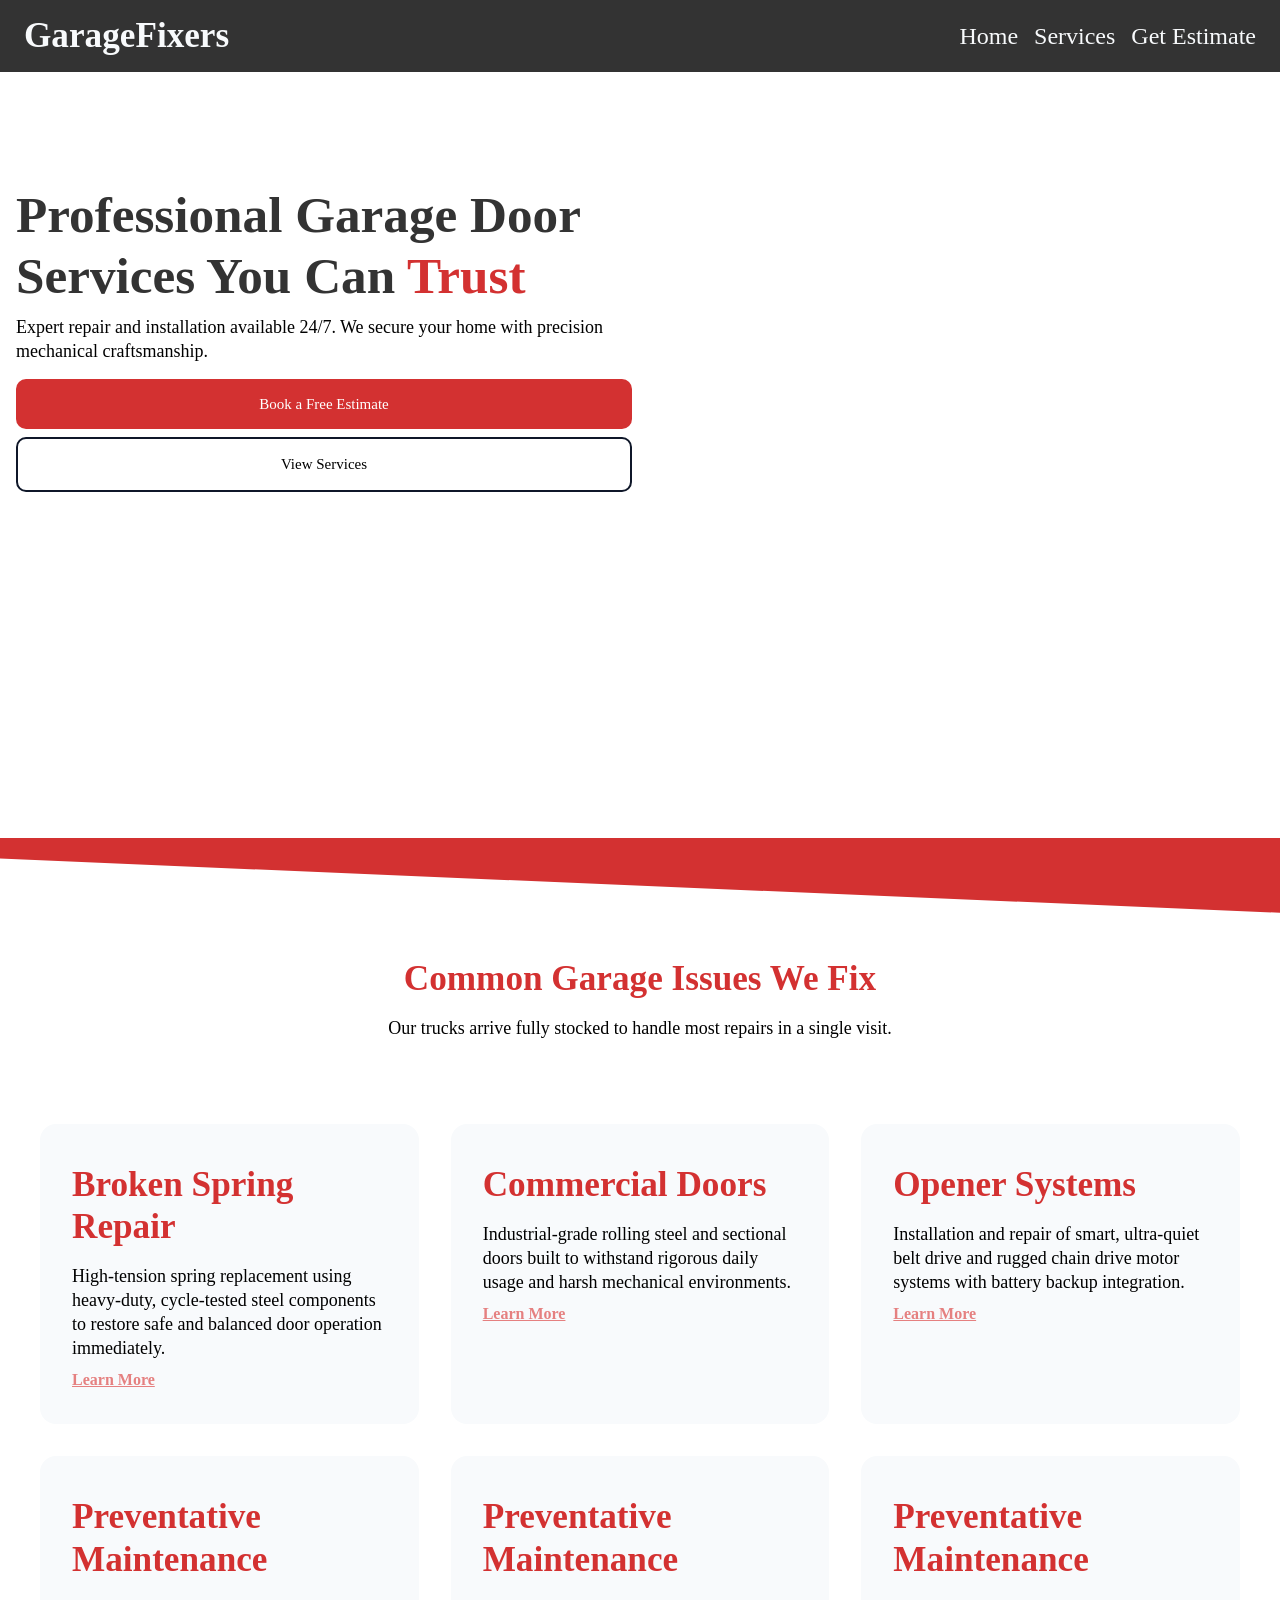
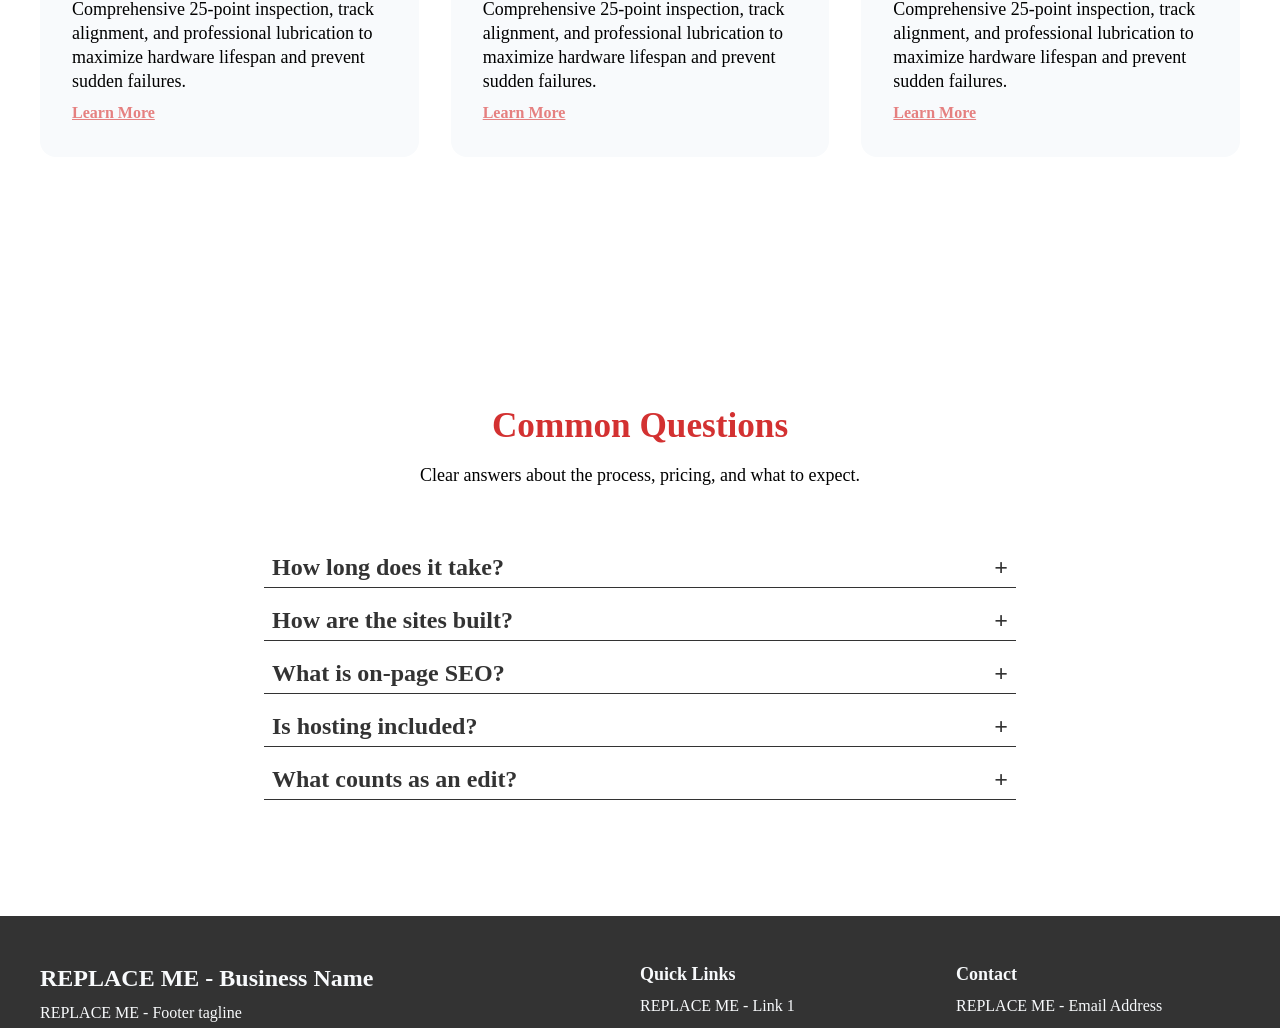
==== garage.html @ fda490d4 "Add files via upload" ====
<!doctype html>
<html lang="en">
  <head>
    <meta charset="UTF-8" />
    <meta
      name="description"
      content="REPLACE ME - meta description (business type + location)"
    />
    <meta name="viewport" content="width=device-width, initial-scale=1.0" />
    <title>REPLACE ME - Page Title</title>
    <link rel="stylesheet" href="garage.css" />
    <link
      rel="preload"
      href="/Fonts/lato-v25-latin/lato-v25-latin-regular.woff2"
      as="font"
      type="font/woff2"
      crossorigin
    />
    <link
      rel="preload"
      href="/Fonts/montserrat-v31-latin/montserrat-v31-latin-800.woff2"
      as="font"
      type="font/woff2"
      crossorigin
    />
  </head>
  <body>
    <header>
      <nav>
        <div class="nav-wrapper">
          <span class="logo-title">GarageFixers</span>
          <button
            class="menu-toggle"
            aria-label="Toggle Menu"
            aria-expanded="false"
          >
            ☰
          </button>
          <ul class="nav-links">
            <li class="menu-links">
              <a href="index.html">Home</a>
            </li>
            <li class="menu-links">
              <a href="services.html">Services</a>
            </li>
            <li class="menu-links">
              <a href="about-us.html">Get Estimate</a>
            </li>
          </ul>
        </div>
      </nav>
    </header>

    <main>
      <section id="hero">
        <div class="container-fluid-flex">
          <div class="hero-wrapper">
            <h1 class="hero-title">
              Professional Garage Door Services You Can
              <span class="tx-primary">Trust</span>
            </h1>
            <p class="hero-text">
              Expert repair and installation available 24/7. We secure your home
              with precision mechanical craftsmanship.
            </p>
            <div class="btn-group">
              <a href="#" class="primary-btn">Book a Free Estimate </a>
              <a href="#" class="secondary-btn">View Services</a>
            </div>
          </div>
          <div class="cs-picture">
            <picture>
              <source
                media="(max-width: 650px)"
                srcset="assets/REPLACE-ME-hero-image.webp"
              />
              <source
                media="(min-width: 649px)"
                srcset="assets/REPLACE-ME-hero-image-mobile.webp"
              />
              <img
                src="assets/REPLACE-ME-hero-image-mobile.webp"
                alt="REPLACE ME - image alt text"
                loading="eager"
                decoding="async"
                width="600"
                height="600"
                class="cs-picture"
              />
            </picture>
          </div>
        </div>
      </section>
    </main>
    <!-- Service / Pricing Section -->
    <section id="service">
      <div class="wave-shape-divider">
        <svg
          data-name="Layer 1"
          xmlns="http://www.w3.org/2000/svg"
          viewBox="0 0 1200 120"
          preserveAspectRatio="none"
        >
          <path
            d="M1200 120L0 16.48 0 0 1200 0 1200 120z"
            class="shape-fill"
          ></path>
        </svg>
      </div>
      <div class="container-fluid">
        <div class="section-wrapper">
          <h2 class="sec-title">Common Garage Issues We Fix</h2>
          <p class="sec-text">
            Our trucks arrive fully stocked to handle most repairs in a single
            visit.
          </p>
        </div>
        <div class="cardGrid">
          <div class="cardWrapper">
            <!-- Card 1 -->
            <div class="card-base">
              <div class="wrapper-sm">
                <h3 class="card-title">Broken Spring Repair</h3>
                <div class="card-wrapper">
                  <p>
                    High-tension spring replacement using heavy-duty,
                    cycle-tested steel components to restore safe and balanced
                    door operation immediately.
                  </p>
                </div>
                <a href="#" class="link-btn">Learn More</a>
              </div>
            </div>
            <!-- Card 2 -->
            <div class="card-base">
              <div class="wrapper-sm">
                <h3 class="card-title">Commercial Doors</h3>
                <div class="card-wrapper">
                  <p>
                    Industrial-grade rolling steel and sectional doors built to
                    withstand rigorous daily usage and harsh mechanical
                    environments.
                  </p>
                </div>
                <a href="#" class="link-btn">Learn More</a>
              </div>
            </div>
            <!-- Card 3 -->
            <div class="card-base">
              <div class="wrapper-sm">
                <h3 class="card-title">Opener Systems</h3>
                <div class="card-wrapper">
                  <p>
                    Installation and repair of smart, ultra-quiet belt drive and
                    rugged chain drive motor systems with battery backup
                    integration.
                  </p>
                </div>
                <a href="#" class="link-btn">Learn More</a>
              </div>
            </div>
            <!-- Card 4 -->
            <div class="card-base">
              <div class="wrapper-sm">
                <h3 class="card-title">Preventative Maintenance</h3>
                <div class="card-wrapper">
                  <p>
                    Comprehensive 25-point inspection, track alignment, and
                    professional lubrication to maximize hardware lifespan and
                    prevent sudden failures.
                  </p>
                </div>
                <a href="#" class="link-btn">Learn More</a>
              </div>
            </div>
            <!-- Card 5 -->
            <div class="card-base">
              <div class="wrapper-sm">
                <h3 class="card-title">Preventative Maintenance</h3>
                <div class="card-wrapper">
                  <p>
                    Comprehensive 25-point inspection, track alignment, and
                    professional lubrication to maximize hardware lifespan and
                    prevent sudden failures.
                  </p>
                </div>
                <a href="#" class="link-btn">Learn More</a>
              </div>
            </div>
            <!-- Card 6 -->
            <div class="card-base">
              <div class="wrapper-sm">
                <h3 class="card-title">Preventative Maintenance</h3>
                <div class="card-wrapper">
                  <p>
                    Comprehensive 25-point inspection, track alignment, and
                    professional lubrication to maximize hardware lifespan and
                    prevent sudden failures.
                  </p>
                </div>
                <a href="#" class="link-btn">Learn More</a>
              </div>
            </div>
          </div>
        </div>
      </div>
    </section>
      <section id="faq">
        <div class="section-wrapper">
          <h4 class="sec-title">Common Questions</h4>
          <p class="sec-text">
            Clear answers about the process, pricing, and what to expect.
          </p>
        </div>
        <div class="accordion-wrapper">
          <details name="exclusive">
            <summary>How long does it take?</summary>
            <div class="details-wrapper">
              <p>
                Most sites are live within 7 business days after discovery is
                complete and content is received. We'll always give you a clear
                timeline before we start.
              </p>
            </div>
          </details>
          <details name="exclusive">
            <summary>How are the sites built?</summary>
            <div class="details-wrapper">
              <p>
                Every site is 100% hand-coded with HTML, CSS, and JavaScript.
                That means faster load times, cleaner structure, and no
                dependency on plugins or platforms that break.
              </p>
            </div>
          </details>
          <details name="exclusive">
            <summary>What is on-page SEO?</summary>
            <div class="details-wrapper">
              <p>
                It's the foundation that helps search engines understand your
                business — page titles, headings, meta descriptions, and
                structure. Without it, your site is invisible. With it, local
                customers can actually find you.
              </p>
            </div>
          </details>
          <details name="exclusive">
            <summary>Is hosting included?</summary>
            <div class="details-wrapper">
              <p>
                Yes. Hosting and domain setup are included in every package. We
                handle the technical setup so you don't have to think about it.
              </p>
            </div>
          </details>
          <details name="exclusive">
            <summary>What counts as an edit?</summary>
            <div class="details-wrapper">
              <p>
                Edits include text changes, image swaps, contact info updates,
                button fixes, and minor section adjustments. New pages,
                redesigns, and custom features are quoted separately.
              </p>
            </div>
          </details>
        </div>
      </section>
    <footer class="site-footer">
      <div class="container">
        <div class="footer-wrapper">
          <div class="footer-brand">
            <h3 class="footer-title">REPLACE ME - Business Name</h3>
            <p class="footer-text">REPLACE ME - Footer tagline</p>
          </div>
          <div class="footer-nav">
            <h4 class="footer-heading">Quick Links</h4>
            <ul class="footer-links">
              <li><a href="index.html">REPLACE ME - Link 1</a></li>
              <li><a href="#service">REPLACE ME - Link 2</a></li>
              <li><a href="#process">REPLACE ME - Link 3</a></li>
              <li><a href="#faq">REPLACE ME - Link 4</a></li>
              <li><a href="#contact">REPLACE ME - Link 5</a></li>
            </ul>
          </div>
          <div class="footer-contact">
            <h4 class="footer-heading">Contact</h4>
            <ul class="footer-links">
              <li>
                <a href="mailto:REPLACE-ME@example.com"
                  >REPLACE ME - Email Address</a
                >
              </li>
              <li><a href="tel:REPLACEME">REPLACE ME - Phone Number</a></li>
              <li>REPLACE ME - City, State</li>
            </ul>
          </div>
        </div>
        <div class="footer-bottom">
          <p>&copy; 2026 REPLACE ME - Business Name. All rights reserved.</p>
        </div>
      </div>
    </footer>

    <script defer src="index.js"></script>
  </body>
</html>
---- garage.css ----
/* montserrat-regular - latin */
@font-face {
  font-display: swap; /* Check https://developer.mozilla.org/en-US/docs/Web/CSS/@font-face/font-display for other options. */
  font-family: "Montserrat";
  font-style: normal;
  font-weight: 800;
  src: url("/Fonts/montserrat-v31-latin/montserrat-v31-latin-800.woff2")
    format("woff2"); /* Chrome 36+, Opera 23+, Firefox 39+, Safari 12+, iOS 10+ */
}
/* lato-regular - latin */
@font-face {
  font-display: swap; /* Check https://developer.mozilla.org/en-US/docs/Web/CSS/@font-face/font-display for other options. */
  font-family: "Lato";
  font-style: normal;
  font-weight: 400;
  src: url("/Fonts/lato-v25-latin/lato-v25-latin-regular.woff2") format("woff2"); /* Chrome 36+, Opera 23+, Firefox 39+, Safari 12+, iOS 10+ */
}

:root {
  /* Color Palette */
  --color-primary: hsl(0 65% 51%); /* #d32f2f */
  --color-secondary: hsl(222 47% 11%); /* #0f172a */
  --color-white: hsl(210 40% 98%); /* #f8fafc */
  --color-accent: hsl(0 66% 70%); /* #e58282 */
  --color-darkest: hsl(0 0% 20%); /* #333333 */
  /* Color Palette */
  /* Spacing Scale */
  --space-0: 0;
  --space-1: 0.25rem; /* 4px */
  --space-2: 0.5rem; /* 8px */
  --space-3: 0.75rem; /* 12px */
  --space-4: 1rem; /* 16px */
  --space-5: 1.25rem; /* 20px */
  --space-6: 1.5rem; /* 24px */
  --space-8: 2rem; /* 32px */
  --space-12: 3rem; /* 48px */
  --space-20: 5rem; /* 80px */
  /* Spacing Scale */
  /* Font Sizes — fluid clamp() scale */
  --font-family: "Lato";
  --ff-header: "Montserrat";
  --fs-xsmall: clamp(0.475rem, 0.4rem + 0.25vw, 0.85rem);
  --fs-small: clamp(0.875rem, 0.8rem + 0.35vw, 1rem); /* 14px → 16px */
  --fs-base: clamp(1rem, 0.95rem + 0.25vw, 1.125rem); /* 16px → 18px */
  --fs-medium: clamp(1.125rem, 1rem + 0.75vw, 1.5rem); /* 18px → 24px */
  --fs-large: clamp(1.5rem, 1.2rem + 1.25vw, 2.25rem); /* 24px → 36px */
  --fs-xlarge: clamp(2rem, 1.2rem + 2.5vw, 3.5rem); /* 32px → 56px */
  --fw-bold: 700;
  --fw-vbold: 800;
  /* Font Sizes — fluid clamp() scale */

  --shadow-sm:
    0 2px 4px hsl(var(--color-dark) / 0.12),
    0 1px 2px hsl(var(--color-dark) / 0.08);
  --shadow-md:
    0 8px 16px hsl(var(--color-dark) / 0.12),
    0 2px 6px hsl(var(--color-dark) / 0.08);
  --shadow-lg:
    0 16px 32px hsl(var(--color-dark)/0.14),
    0 4px 12px hsl(var(--color-dark) / 0.1);
}
* {
  margin: 0;
  padding: 0;
  scrollbar-width: thin;
  scrollbar-color: var(--color-darkest) var(--color-lightest);
  box-sizing: border-box;
}
html {
  scroll-behavior: smooth;
}

body {
  margin: 0 auto;
  font-family: var(--font-family);
  font-size: var(--fs-base);
  line-height: 1.5rem;
  color: var(--color-text);
  height: 100svh;
  scrollbar-gutter: stable;
}

p {
  margin-bottom: var(--space-1);
  font-size: var(--fs-base);
}
:is(h1, h2, h3, h4, h5, h6) {
  font-family: var(--ff-header);
  line-height: 1.2;
  color: var(--color-darkest);
  padding: var(--space-2) 0;
}

h1 {
  font-size: var(--fs-xlarge); /* 32px → 56px */
  font-weight: var(--fw-vbold);
}
h2 {
  font-size: var(--fs-large); /* 24px → 36px */
  font-weight: var(--fw-vbold);
}

h3 {
  font-size: var(--fs-medium); /* 18px → 24px */
  font-weight: var(--fw-bold);
}

h4 {
  font-size: var(--fs-base); /* 16px → 18px */
  font-weight: var(--fw-bold);
}

h5,
h6 {
  font-size: var(--fs-small); /* 14px → 16px */
  font-weight: var(--fw-bold);
}
/* Headings — fluid scale per level */

section {
  padding: var(--space-20) var(--space-4);
  position: relative;
  @media (width <= 769px) {
    padding: var(--space-12) var(--space-3);
  }
}

/* Lists without bullets when used as UI */
ul,
ol {
  list-style: none;
}

/* Buttons */
.primary-btn {
  appearance: none;
  backface-visibility: hidden;
  background-color: var(--color-primary);
  border-radius: 10px;
  border-style: none;
  box-shadow: none;
  box-sizing: border-box;
  color: #fff;
  cursor: pointer;
  display: inline-block;
  font-size: 15px;
  font-weight: 500;
  letter-spacing: normal;
  line-height: 1.5;
  outline: none;
  overflow: hidden;
  padding: 14px 30px;
  position: relative;
  text-align: center;
  text-decoration: none;
  transform: translate3d(0, 0, 0);
  transition: all 0.3s;
  vertical-align: top;
  white-space: nowrap;
}

.secondary-btn {
  appearance: none;
  backface-visibility: hidden;
  border: 2px solid var(--color-secondary);
  background-color: transparent;
  border-radius: 10px;
  box-shadow: none;
  box-sizing: border-box;
  color: var(--color-dark);
  cursor: pointer;
  display: inline-block;
  font-size: 15px;
  font-weight: 500;
  letter-spacing: normal;
  line-height: 1.5;
  outline: none;
  overflow: hidden;
  padding: 14px 30px;
  position: relative;
  text-align: center;
  text-decoration: none;
  transform: translate3d(0, 0, 0);
  transition: all 0.3s;
  vertical-align: top;
  white-space: nowrap;
}
.btn-group {
  display: flex;
  flex-direction: column;
  gap: var(--space-2);
}
/* Buttons */
/*Color Classes*/
.bg-light {
  background-color: var(--color-accent);
}

.bg-dark {
  background-color: var(--color-dark);
}
.tx-primary {
  color: var(--color-primary);
}

.tx-white {
  color: var(--color-white);
  fill: var(--color-white);
}

.tx-light {
  color: var(--color-lightest);
}
/*Color Classes*/

/*Container Classes*/
.container {
  max-width: 1200px;
  margin: 0 auto;
}
.container-md {
  padding: var(--space-4) 0;
}

.container-fluid {
  max-width: 1400px;
  margin: 0 auto;
}

.container-fluid-flex {
  max-width: 1400px;
  margin: 0 auto;
  display: flex;
  justify-content: center;
  gap: var(--space-8);
  @media (width <=769px) {
    display: flex;
    flex-direction: column;
  }
}

.cardGrid {
  container-type: inline-size;
  container-name: cardGrid;
}
.cardWrapper {
  display: grid;
  grid-template-columns: 1fr 1fr 1fr;
  gap: var(--space-8);
  margin: var(--space-6) 0;
  padding: var(--space-6);
  @container (width <=769px) {
    grid-template-columns: 1fr;
    padding: 0 var(--space-3);
    gap: var(--space-8);
    margin: var(--space-3) 0;
    place-items: center;
  }
}
.hero-wrapper {
  max-width: 650px;
  width: 100%;
  padding: var(--space-6) 0;
  p {
    margin-bottom: var(--space-4);
  }
}

.wrapper-sm {
  padding: var(--space-2) 0;
  @media (width <=769px) {
    h2 {
      text-align: center;
    }
  }
}

.section-wrapper {
  padding: var(--space-8) 0;
  text-align: center;
  margin-top: var(--space-6) 0;
  .sec-title {
    font-size: var(--fs-large);
    font-weight: var(--fw-vbold);
    margin-bottom: var(--space-2);
    color: var(--color-primary);
  }
}
/*Container/Wrapper Classes*/

/*Card Classes*/
.card-base {
  background-color: var(--color-white);
  border-radius: var(--space-4);
  padding: var(--space-6) var(--space-8);
  max-width: 450px;
  width: 100%;
  font-size: var(--fs-small);
  display: flex;
  flex-direction: column;
  h3.card-title {
    font-size: var(--fs-large);
    font-weight: var(--fw-vbold);
    margin-bottom: var(--space-2);
    color: var(--color-primary);
    text-align: start;
  }
  .card-wrapper {
    margin-bottom: var(--space-2);
  }
  .link-btn {
    color: var(--color-accent);
    margin-top: var(--space-1);
    font-weight: var(--fw-bold);
  }
}
/*Card Classes*/

/*Accordion Styling*/
.accordion-wrapper {
  max-width: 800px;
  margin: 0 auto;
  padding: var(--space-6);
}
details {
  border-bottom: 1px solid var(--color-darkest);
  padding: var(--space-2);
  margin-bottom: var(--space-3);

  .details-wrapper {
    padding: var(--space-2) 0;
  }
}

::details-content {
  transition:
    height 0.5s ease,
    content-visibility 0.5s ease allow-discrete;
  height: 0;
  overflow: clip;
}
[open]::details-content {
  height: auto;
}

summary {
  display: flex;
  justify-content: space-between;
  align-items: center;
  font-weight: bold;
  cursor: pointer;
  color: var(--color-darkest);
  font-family: var(--ff-header);
  font-size: var(--fs-medium);
  gap: var(--space-4);

  &::-webkit-details-marker {
    display: none;
  }

  &::after {
    content: "+";
    font-size: var(--fs-medium);
    color: var(--clr-grey);
    line-height: 1;
  }
}

details[open] {
  padding: 0.5em;
}

details[open] summary {
  margin-bottom: 0.5em;
}
/*Accordion Styling*/


/* Footer */
.site-footer {
  background-color: var(--color-darkest);
  color: var(--color-white);
  padding: var(--space-12) var(--space-6);
}

.footer-wrapper {
  display: grid;
  grid-template-columns: 2fr 1fr 1fr;
  gap: var(--space-8);
  padding-bottom: var(--space-6);
  border-bottom: 1px solid var(--color-dark);
}

.footer-title,
.footer-heading {
  color: var(--color-white);
  padding: 0;
  margin-bottom: var(--space-2);
}

.footer-text {
  color: var(--color-light);
  max-width: 35ch;
  font-size: var(--fs-small);
}

.footer-links {
  padding: 0;
  margin: 0;
}

.footer-links li {
  margin-bottom: var(--space-2);
  font-size: var(--fs-small);
}

.footer-links a {
  color: var(--color-light);
  text-decoration: none;
  transition: color 0.3s ease;
}

.footer-links a:hover,
.footer-links a:focus-visible {
  color: var(--color-accent);
}

.footer-bottom {
  padding-top: var(--space-4);
  text-align: center;
}

.footer-bottom p {
  font-size: var(--fs-small);
  color: var(--color-light);
}

@media (width <= 769px) {
  .footer-wrapper {
    grid-template-columns: 1fr;
    gap: var(--space-6);
  }

  .footer-bottom {
    text-align: left;
  }
}

/* Footer */

/*Wave Shape Divider*/
.wave-shape-divider {
  position: absolute;
  top: 0;
  left: 0;
  width: 100%;
  overflow: hidden;
  line-height: 0;
}

.wave-shape-divider svg {
  position: relative;
  display: block;
  width: calc(239% + 1.3px);
  height: 150px;
}

.wave-shape-divider .shape-fill {
  fill: var(--color-primary);
}
/*Wave Shape Divider*/

/*Nav Menu*/
nav {
  background-color: var(--color-darkest);
}

.nav-wrapper {
    display: flex;
    align-items: center;
    justify-content: space-between;
    flex-direction: row;
    margin-left: var(--space-6);
    .logo-title {
      font-family: var(--ff-header);
      font-size: var(--fs-large);
      color: var(--color-white);
      font-weight: var(--fw-vbold);
    }
}
ul.nav-links {
  display: flex;
  justify-content: center;
  gap: var(--space-4);
  padding: var(--space-6) 0;
  margin: 0 var(--space-6);
}

li.menu-links {
  font-size: var(--space-6);
  margin: 0;
  color: var(--color-darkest);
  a {
    text-decoration: none;
    color: var(--color-white);
  }
}

.nav-links a:hover {
  color: var(--color-accent);
}

.menu-toggle {
  display: none;
  background: none;
  border: none;
  color: white;
  font-size: 1.8rem;
  cursor: pointer;
}

/* Mobile */
@media (width <=769px) {
  .menu-toggle {
    display: block;
    padding: var(--space-6);
    color: var(--color-white);
  }

  ul.nav-links {
    display: none;
    overflow: hidden;
    opacity: 0;
    visibility: hidden;
    transform: translateY(-10px);
    pointer-events: none;
  }

  .nav-links.show {
    display: flex;
    flex-direction: column;
    gap: 1rem;
    padding: var(--space-6);
    opacity: 1;
    visibility: visible;
    transform: translateY(0);
    pointer-events: auto;
    z-index: 1000;
  }
}

/*Nav Menu*/
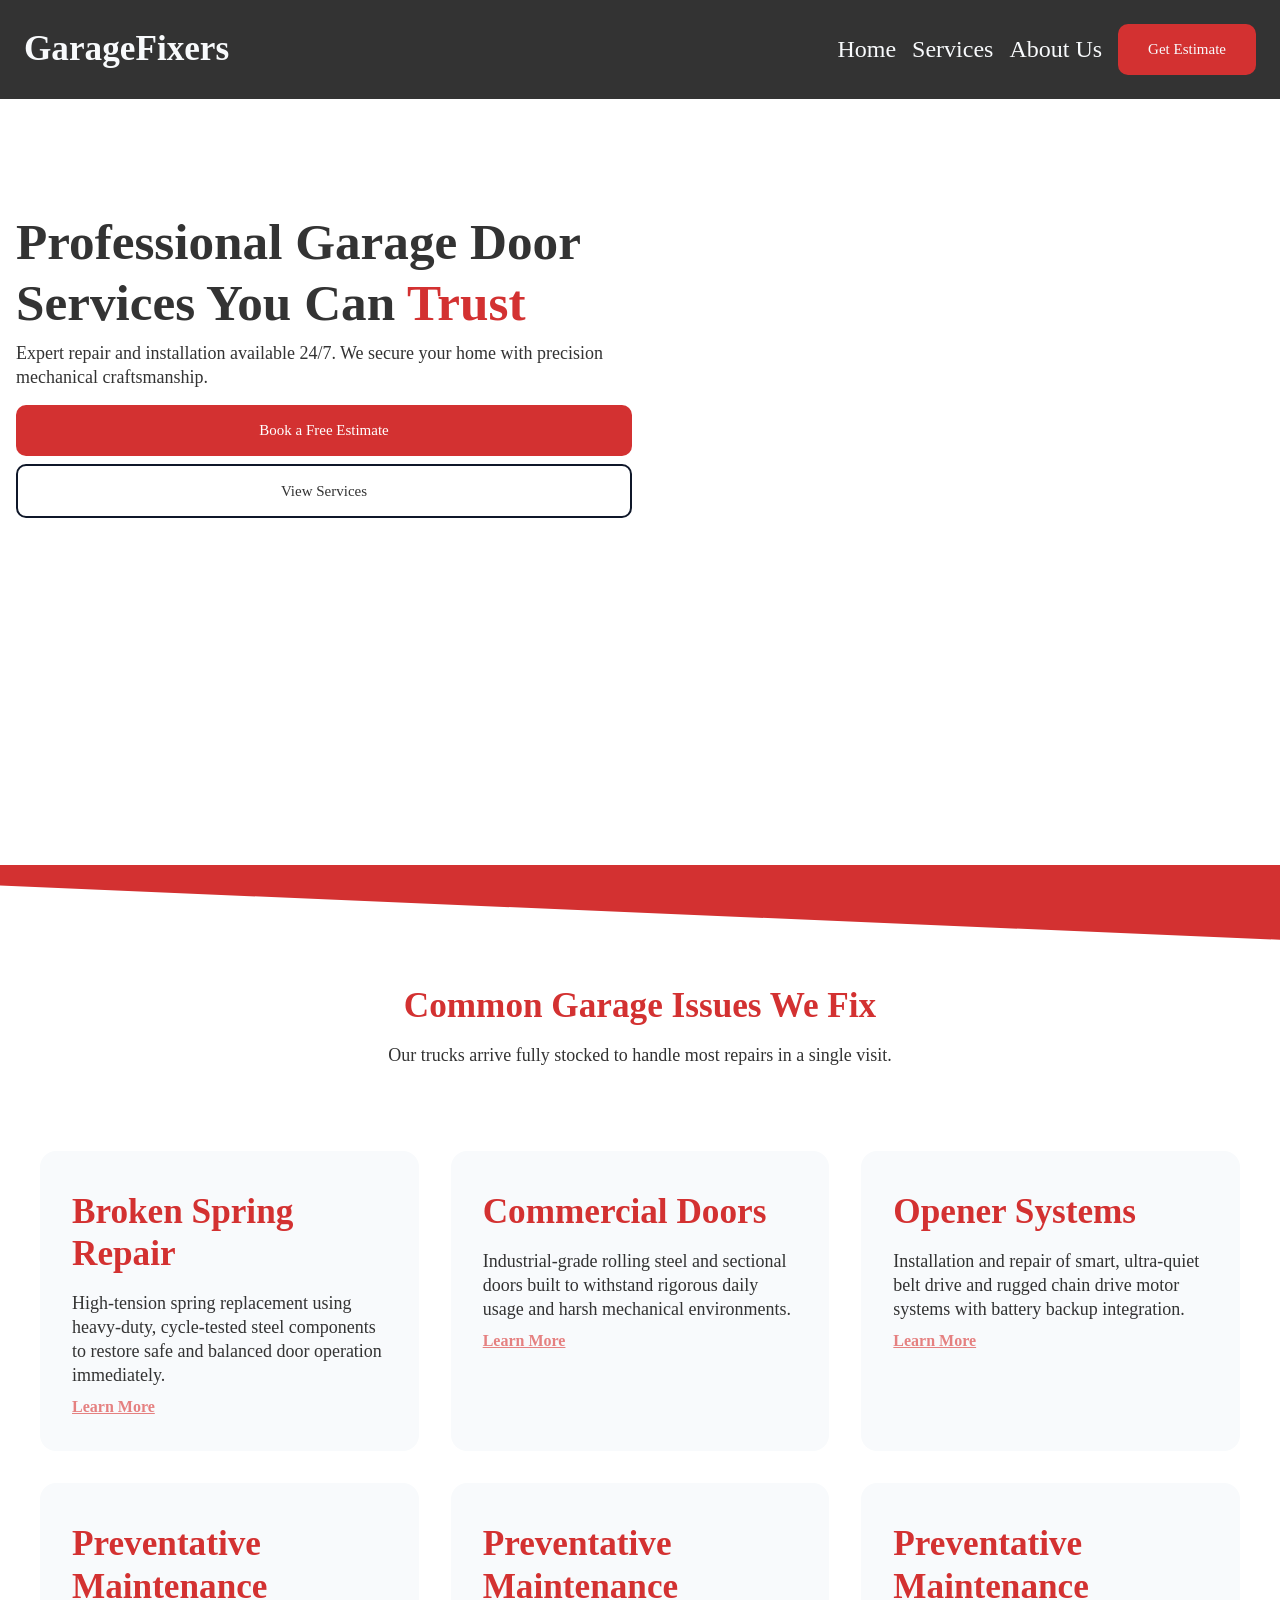
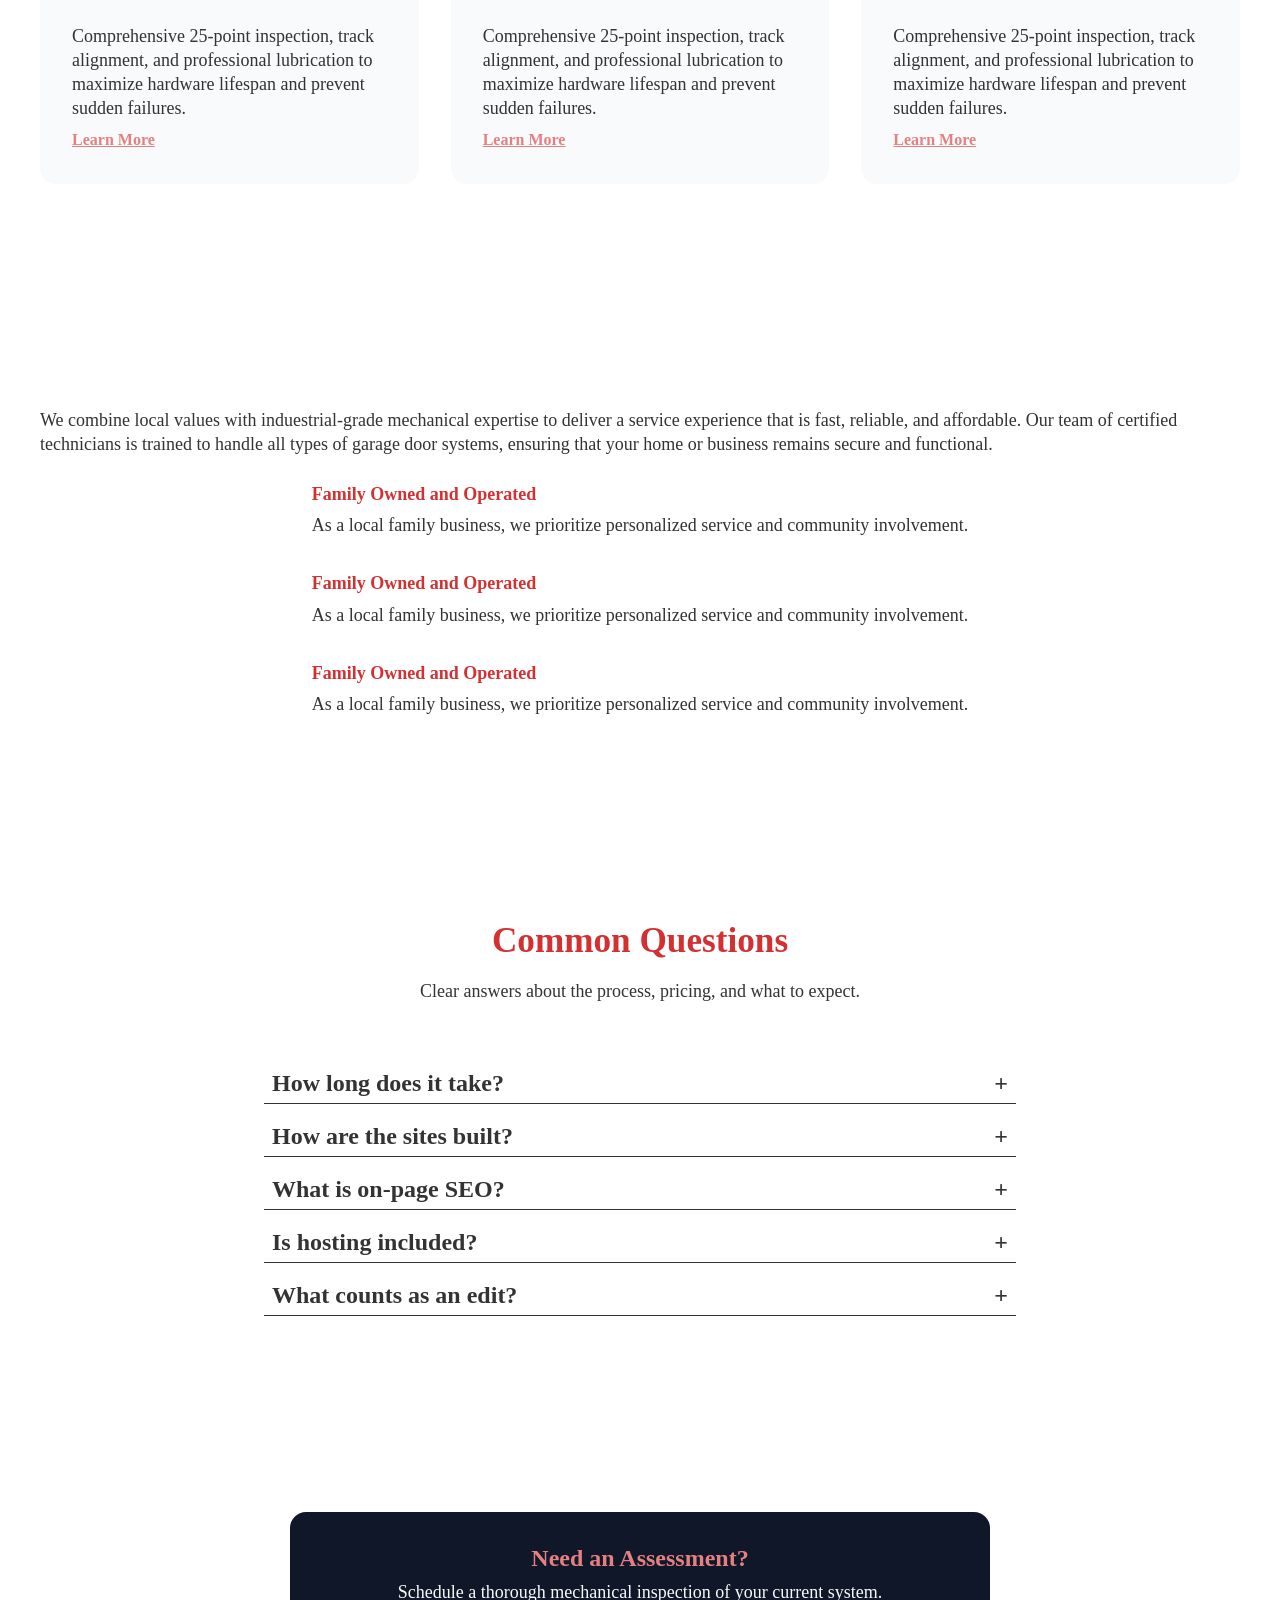
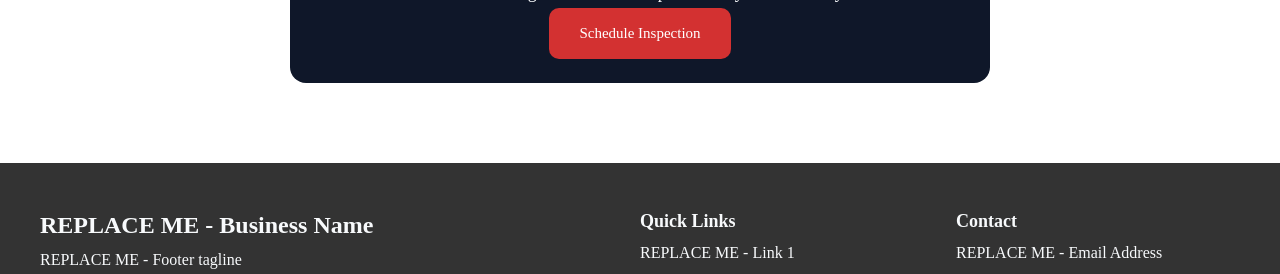
==== commit 3ae12e5f: "Refactor garage.html structure and content" ====
--- a/garage.html
+++ b/garage.html
@@ -43,8 +43,11 @@
             <li class="menu-links">
               <a href="services.html">Services</a>
             </li>
+              <li class="menu-links">
+              <a href="services.html">About Us</a>
+            </li>
             <li class="menu-links">
-              <a href="about-us.html">Get Estimate</a>
+              <a href="about-us.html" class="primary-btn">Get Estimate</a>
             </li>
           </ul>
         </div>
@@ -205,66 +208,117 @@
         </div>
       </div>
     </section>
-      <section id="faq">
-        <div class="section-wrapper">
-          <h4 class="sec-title">Common Questions</h4>
-          <p class="sec-text">
-            Clear answers about the process, pricing, and what to expect.
+    <section>
+      <div class="container">
+        <div class="wrapper-md">
+          <div class="text-wrapper">
+            <p>
+              We combine local values with induestrial-grade mechanical
+              expertise to deliver a service experience that is fast, reliable,
+              and affordable. Our team of certified technicians is trained to
+              handle all types of garage door systems, ensuring that your home
+              or business remains secure and functional.
+            </p>
+          </div>
+        </div>
+        <div class="col-flex-wrapper">
+          <div class="flex-row-item">
+            <h4 class="tx-primary">Family Owned and Operated</h4>
+            <p>
+              As a local family business, we prioritize personalized service and
+              community involvement.
+            </p>
+          </div>
+          <div class="flex-row-item">
+            <h4 class="tx-primary">Family Owned and Operated</h4>
+            <p>
+              As a local family business, we prioritize personalized service and
+              community involvement.
+            </p>
+          </div>
+          <div class="flex-row-item">
+            <h4 class="tx-primary">Family Owned and Operated</h4>
+            <p>
+              As a local family business, we prioritize personalized service and
+              community involvement.
+            </p>
+          </div>
+        </div>
+      </div>
+    </section>
+
+    <section id="faq">
+      <div class="section-wrapper">
+        <h4 class="sec-title">Common Questions</h4>
+        <p class="sec-text">
+          Clear answers about the process, pricing, and what to expect.
+        </p>
+      </div>
+      <div class="accordion-wrapper">
+        <details name="exclusive">
+          <summary>How long does it take?</summary>
+          <div class="details-wrapper">
+            <p>
+              Most sites are live within 7 business days after discovery is
+              complete and content is received. We'll always give you a clear
+              timeline before we start.
+            </p>
+          </div>
+        </details>
+        <details name="exclusive">
+          <summary>How are the sites built?</summary>
+          <div class="details-wrapper">
+            <p>
+              Every site is 100% hand-coded with HTML, CSS, and JavaScript. That
+              means faster load times, cleaner structure, and no dependency on
+              plugins or platforms that break.
+            </p>
+          </div>
+        </details>
+        <details name="exclusive">
+          <summary>What is on-page SEO?</summary>
+          <div class="details-wrapper">
+            <p>
+              It's the foundation that helps search engines understand your
+              business — page titles, headings, meta descriptions, and
+              structure. Without it, your site is invisible. With it, local
+              customers can actually find you.
+            </p>
+          </div>
+        </details>
+        <details name="exclusive">
+          <summary>Is hosting included?</summary>
+          <div class="details-wrapper">
+            <p>
+              Yes. Hosting and domain setup are included in every package. We
+              handle the technical setup so you don't have to think about it.
+            </p>
+          </div>
+        </details>
+        <details name="exclusive">
+          <summary>What counts as an edit?</summary>
+          <div class="details-wrapper">
+            <p>
+              Edits include text changes, image swaps, contact info updates,
+              button fixes, and minor section adjustments. New pages, redesigns,
+              and custom features are quoted separately.
+            </p>
+          </div>
+        </details>
+      </div>
+    </section>
+    <section>
+      <div class="container">
+        <div class="wrapper-md-custom">
+          <h3 class="tx-light">Need an Assessment?</h3>
+          <p>
+            Schedule a thorough mechanical inspection of your current system.
           </p>
-        </div>
-        <div class="accordion-wrapper">
-          <details name="exclusive">
-            <summary>How long does it take?</summary>
-            <div class="details-wrapper">
-              <p>
-                Most sites are live within 7 business days after discovery is
-                complete and content is received. We'll always give you a clear
-                timeline before we start.
-              </p>
-            </div>
-          </details>
-          <details name="exclusive">
-            <summary>How are the sites built?</summary>
-            <div class="details-wrapper">
-              <p>
-                Every site is 100% hand-coded with HTML, CSS, and JavaScript.
-                That means faster load times, cleaner structure, and no
-                dependency on plugins or platforms that break.
-              </p>
-            </div>
-          </details>
-          <details name="exclusive">
-            <summary>What is on-page SEO?</summary>
-            <div class="details-wrapper">
-              <p>
-                It's the foundation that helps search engines understand your
-                business — page titles, headings, meta descriptions, and
-                structure. Without it, your site is invisible. With it, local
-                customers can actually find you.
-              </p>
-            </div>
-          </details>
-          <details name="exclusive">
-            <summary>Is hosting included?</summary>
-            <div class="details-wrapper">
-              <p>
-                Yes. Hosting and domain setup are included in every package. We
-                handle the technical setup so you don't have to think about it.
-              </p>
-            </div>
-          </details>
-          <details name="exclusive">
-            <summary>What counts as an edit?</summary>
-            <div class="details-wrapper">
-              <p>
-                Edits include text changes, image swaps, contact info updates,
-                button fixes, and minor section adjustments. New pages,
-                redesigns, and custom features are quoted separately.
-              </p>
-            </div>
-          </details>
-        </div>
-      </section>
+          <a href="#" class="primary-btn">Schedule Inspection</a>
+        </div>
+      </div>
+    </section>
+
     <footer class="site-footer">
       <div class="container">
         <div class="footer-wrapper">
--- a/garage.css
+++ b/garage.css
@@ -75,7 +75,7 @@
   font-family: var(--font-family);
   font-size: var(--fs-base);
   line-height: 1.5rem;
-  color: var(--color-text);
+  color: var(--color-darkest);
   height: 100svh;
   scrollbar-gutter: stable;
 }
@@ -209,7 +209,7 @@
 }
 
 .tx-light {
-  color: var(--color-lightest);
+  color: var(--color-accent);
 }
 /*Color Classes*/
 
@@ -275,6 +275,25 @@
   }
 }
 
+.wrapper-md {
+  padding: var(--space-4) 0;
+  @media (width <=769px) {
+    h2 {
+      text-align: center;
+    }
+  }
+}
+
+.wrapper-md-custom {
+  max-width:700px; 
+  margin: 0 auto;
+  background: var(--color-secondary);
+  padding: var(--space-6) var(--space-8);
+  border-radius: var(--space-4);
+  text-align:center;
+  color:var(--color-white);
+ }
+
 .section-wrapper {
   padding: var(--space-8) 0;
   text-align: center;
@@ -285,6 +304,13 @@
     margin-bottom: var(--space-2);
     color: var(--color-primary);
   }
+}
+
+.col-flex-wrapper { 
+  display:flex;
+  flex-flow:row wrap;
+  justify-content:center;
+  gap:var(--space-6);
 }
 /*Container/Wrapper Classes*/
 
@@ -491,6 +517,7 @@
 ul.nav-links {
   display: flex;
   justify-content: center;
+  align-items: center;
   gap: var(--space-4);
   padding: var(--space-6) 0;
   margin: 0 var(--space-6);
